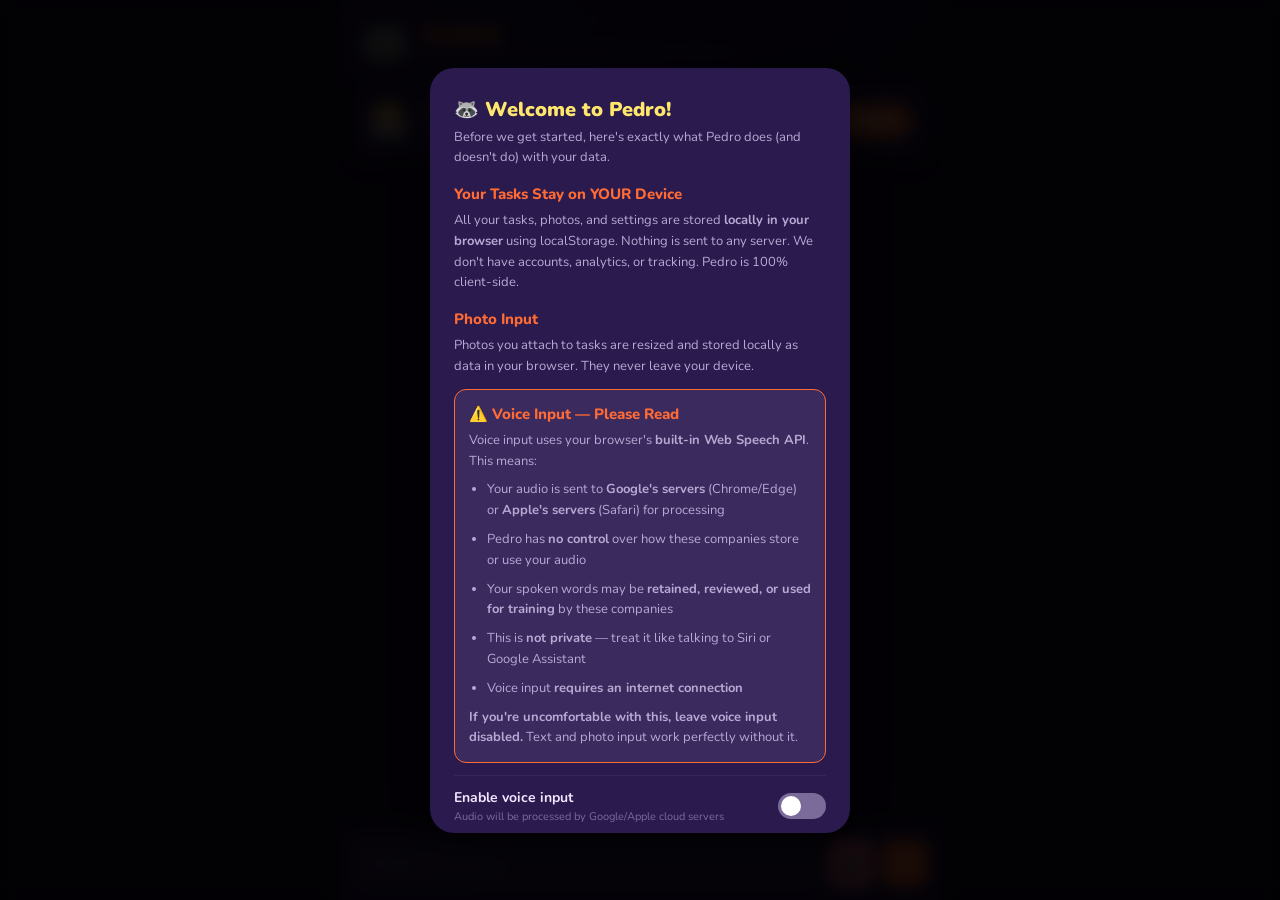
==== pedro/index.html @ 55a9320b "refactor: extract JavaScript to app.js - Move all JS from index.html to app.js - Update HTML to load" ====
<!DOCTYPE html>
<html lang="en">
<head>
  <meta charset="UTF-8">
  <meta name="viewport" content="width=device-width, initial-scale=1.0, user-scalable=no">
  <meta name="theme-color" content="#ff6b35">
  <meta name="apple-mobile-web-app-capable" content="yes">
  <meta name="apple-mobile-web-app-status-bar-style" content="black-translucent">
  <meta name="apple-mobile-web-app-title" content="Pedro">
  <link rel="manifest" href="manifest.json">
  <link rel="apple-touch-icon" href="icons/pedro-192.png">
  <link href="https://fonts.googleapis.com/css2?family=Nunito:wght@400;600;700;800;900&display=swap" rel="stylesheet">
  <link rel="stylesheet" href="styles.css">
  <title>Pedro - Executive Dysfunction Relief</title>
</head>
<body>

  <!-- HEADER -->
  <header id="pedro-header">
    <div class="raccoon-icon">🦝</div>
    <div class="header-text">
      <h1>PEDRO</h1>
      <p>Personal Executive Dysfunction Relief Operator</p>
    </div>
  </header>

  <!-- PERSONALITY BANNER -->
  <section id="personality-banner" onclick="openRoller()">
    <div class="personality-emoji" id="current-emoji">🎰</div>
    <div class="personality-info">
      <div class="personality-name" id="current-name">Roll for today's advisor!</div>
      <div class="personality-quote" id="current-quote">Tap here to spin the wheel...</div>
    </div>
    <button class="roll-btn" onclick="event.stopPropagation(); openRoller()">🎲 Roll</button>
  </section>

  <!-- TASK LIST -->
  <div id="task-list"></div>

  <!-- INPUT BAR -->
  <section id="task-input">
    <input type="text" id="task-text-input" placeholder="What needs doing?" autocomplete="off">
    <button class="input-btn btn-voice" id="voice-btn" onclick="toggleVoice()" title="Voice input">🎤</button>
    <button class="input-btn btn-photo" onclick="document.getElementById('photo-input').click()" title="Add photo">📷</button>
    <button class="input-btn btn-add" onclick="addTaskFromInput()" title="Add task">+</button>
    <input type="file" id="photo-input" accept="image/*" capture="environment" onchange="handlePhoto(event)">
  </section>

  <!-- ROLLER MODAL -->
  <div id="roller-modal">
    <div class="roller-content">
      <div class="roller-title">🎰 Personality Roller 🎰</div>
      <div class="roller-display" id="roller-emoji">🦝</div>
      <div class="roller-name" id="roller-name">???</div>
      <div class="roller-greeting" id="roller-greeting">Who will guide you today?</div>
      <button class="roller-spin-btn" id="spin-btn" onclick="spinRoller()">SPIN!</button>
      <br>
      <button class="roller-close" onclick="closeRoller()">close</button>
    </div>
  </div>

  <!-- PRIVACY CONSENT MODAL -->
  <div id="privacy-modal">
    <div class="privacy-content">
      <h2>🦝 Welcome to Pedro!</h2>
      <p>Before we get started, here's exactly what Pedro does (and doesn't do) with your data.</p>

      <h3>Your Tasks Stay on YOUR Device</h3>
      <p>All your tasks, photos, and settings are stored <strong>locally in your browser</strong> using localStorage. Nothing is sent to any server. We don't have accounts, analytics, or tracking. Pedro is 100% client-side.</p>

      <h3>Photo Input</h3>
      <p>Photos you attach to tasks are resized and stored locally as data in your browser. They never leave your device.</p>

      <div class="privacy-section warning">
        <h3 style="margin-top:0;">⚠️ Voice Input — Please Read</h3>
        <p>Voice input uses your browser's <strong>built-in Web Speech API</strong>. This means:</p>
        <ul>
          <li>Your audio is sent to <strong>Google's servers</strong> (Chrome/Edge) or <strong>Apple's servers</strong> (Safari) for processing</li>
          <li>Pedro has <strong>no control</strong> over how these companies store or use your audio</li>
          <li>Your spoken words may be <strong>retained, reviewed, or used for training</strong> by these companies</li>
          <li>This is <strong>not private</strong> — treat it like talking to Siri or Google Assistant</li>
          <li>Voice input <strong>requires an internet connection</strong></li>
        </ul>
        <p style="margin-bottom:0;"><strong>If you're uncomfortable with this, leave voice input disabled.</strong> Text and photo input work perfectly without it.</p>
      </div>

      <div class="consent-toggle">
        <label>
          Enable voice input
          <small>Audio will be processed by Google/Apple cloud servers</small>
        </label>
        <div class="toggle-switch">
          <input type="checkbox" id="voice-consent-toggle">
          <span class="toggle-slider"></span>
        </div>
      </div>

      <div class="consent-toggle">
        <label>
          Store tasks locally
          <small>Required for Pedro to work — data stays on your device</small>
        </label>
        <div class="toggle-switch">
          <input type="checkbox" id="storage-consent-toggle" checked disabled>
          <span class="toggle-slider"></span>
        </div>
      </div>

      <button class="privacy-accept-btn" onclick="acceptPrivacy()">Got it, let's go! 🦝</button>
      <span class="privacy-link" onclick="showFullPrivacy()">View full privacy details</span>
    </div>
  </div>

  <!-- TOAST -->
  <div id="toast"></div>

<script src="app.js"></script>
</body>
</html>
---- pedro/styles.css ----
*, *::before, *::after { box-sizing: border-box; margin: 0; padding: 0; }

/* Base variables - default to dark cyberpunk theme */
:root {
  --bg-dark: #1a0a2e;
  --bg-card: #2a1a4e;
  --bg-input: #3a2a5e;
  --accent-orange: #ff6b35;
  --accent-green: #4ecdc4;
  --accent-pink: #ff6b9d;
  --accent-yellow: #ffe66d;
  --text-primary: #f0e6ff;
  --text-secondary: #b8a9d4;
  --text-muted: #7a6b9a;
  --shadow: 0 4px 20px rgba(0,0,0,0.3);
  --radius: 16px;
  --safe-bottom: env(safe-area-inset-bottom, 0px);
}

/* Theme: Dark Cyberpunk (default) */
[data-theme="dark-cyberpunk"] {
  --bg-dark: #1a0a2e;
  --bg-card: #2a1a4e;
  --bg-input: #3a2a5e;
  --accent-orange: #ff6b35;
  --accent-green: #4ecdc4;
  --accent-pink: #ff6b9d;
  --accent-yellow: #ffe66d;
  --text-primary: #f0e6ff;
  --text-secondary: #b8a9d4;
  --text-muted: #7a6b9a;
}

/* Theme: Light & Clean */
[data-theme="light-clean"] {
  --bg-dark: #f8f9fa;
  --bg-card: #ffffff;
  --bg-input: #e9ecef;
  --accent-orange: #ff6b6b;
  --accent-green: #4ecdc4;
  --accent-pink: #ff6b9d;
  --accent-yellow: #ffc107;
  --text-primary: #1a535c;
  --text-secondary: #495057;
  --text-muted: #6c757d;
  --shadow: 0 4px 20px rgba(0,0,0,0.1);
}

/* Theme: Nature & Calm */
[data-theme="nature"] {
  --bg-dark: #2d3e2e;
  --bg-card: #3d5a40;
  --bg-input: #4a6b4e;
  --accent-orange: #c9a847;
  --accent-green: #80a05d;
  --accent-pink: #b5896b;
  --accent-yellow: #e8dcc4;
  --text-primary: #f0e9d2;
  --text-secondary: #d4c5a0;
  --text-muted: #9a8f7a;
  --shadow: 0 4px 20px rgba(0,0,0,0.4);
}

/* Theme: Sunset Warmth */
[data-theme="sunset"] {
  --bg-dark: #2b1b3d;
  --bg-card: #3d2b4e;
  --bg-input: #4d3b5e;
  --accent-orange: #ff6b35;
  --accent-green: #ff8c42;
  --accent-pink: #ff6b9d;
  --accent-yellow: #ffc857;
  --text-primary: #f7dba7;
  --text-secondary: #e8c896;
  --text-muted: #c9a876;
  --shadow: 0 4px 20px rgba(0,0,0,0.4);
}

/* Theme: Ocean Breeze */
[data-theme="ocean"] {
  --bg-dark: #0a1929;
  --bg-card: #1a2942;
  --bg-input: #2a3952;
  --accent-orange: #00a8e8;
  --accent-green: #4ecdc4;
  --accent-pink: #7eb2dd;
  --accent-yellow: #c8f4f9;
  --text-primary: #c8f4f9;
  --text-secondary: #a0d4e0;
  --text-muted: #7eb2c0;
  --shadow: 0 4px 20px rgba(0,0,0,0.5);
}

html, body {
  height: 100%;
  overflow: hidden;
}

body {
  font-family: 'Nunito', sans-serif;
  background: var(--bg-dark);
  color: var(--text-primary);
  display: flex;
  flex-direction: column;
  max-width: 600px;
  margin: 0 auto;
  position: relative;
}

/* ===== HEADER ===== */
#pedro-header {
  display: flex;
  align-items: center;
  gap: 12px;
  padding: 16px 20px 12px;
  background: linear-gradient(135deg, #2a1a4e, #1a0a2e);
  flex-shrink: 0;
}

.raccoon-icon {
  font-size: 40px;
  animation: pedro-walk 3s ease-in-out infinite;
}

@keyframes pedro-walk {
  0%, 100% { transform: translateX(0) rotate(0deg); }
  25% { transform: translateX(4px) rotate(3deg); }
  75% { transform: translateX(-4px) rotate(-3deg); }
}

.header-text h1 {
  font-size: 22px;
  font-weight: 900;
  background: linear-gradient(135deg, var(--accent-orange), var(--accent-yellow));
  -webkit-background-clip: text;
  -webkit-text-fill-color: transparent;
  background-clip: text;
  line-height: 1.1;
}

.header-text p {
  font-size: 10px;
  color: var(--text-muted);
  letter-spacing: 1px;
  text-transform: uppercase;
}

/* ===== PERSONALITY BANNER ===== */
#personality-banner {
  background: var(--bg-card);
  margin: 0 12px;
  border-radius: var(--radius);
  padding: 14px 16px;
  display: flex;
  align-items: center;
  gap: 12px;
  box-shadow: var(--shadow);
  cursor: pointer;
  transition: transform 0.2s;
  flex-shrink: 0;
}

#personality-banner:active {
  transform: scale(0.98);
}

.personality-emoji {
  font-size: 36px;
  flex-shrink: 0;
}

.personality-info {
  flex: 1;
  min-width: 0;
}

.personality-name {
  font-weight: 800;
  font-size: 15px;
  color: var(--accent-yellow);
}

.personality-quote {
  font-size: 13px;
  color: var(--text-secondary);
  font-style: italic;
  white-space: nowrap;
  overflow: hidden;
  text-overflow: ellipsis;
}

.roll-btn {
  background: var(--accent-orange);
  border: none;
  color: white;
  font-family: 'Nunito', sans-serif;
  font-weight: 800;
  font-size: 13px;
  padding: 8px 14px;
  border-radius: 24px;
  cursor: pointer;
  white-space: nowrap;
  transition: all 0.2s;
  flex-shrink: 0;
}

.roll-btn:hover { background: #e55a25; transform: scale(1.05); }

/* ===== TASK LIST ===== */
#task-list {
  flex: 1;
  overflow-y: auto;
  padding: 12px;
  display: flex;
  flex-direction: column;
  gap: 8px;
  -webkit-overflow-scrolling: touch;
}

#task-list:empty::after {
  content: "No tasks yet! Add one below.";
  text-align: center;
  color: var(--text-muted);
  font-size: 15px;
  margin-top: 60px;
}

.task-item {
  background: var(--bg-card);
  border-radius: 12px;
  padding: 14px 16px;
  display: flex;
  align-items: flex-start;
  gap: 12px;
  box-shadow: 0 2px 8px rgba(0,0,0,0.2);
  animation: slideIn 0.3s ease-out;
  transition: opacity 0.3s, transform 0.3s;
}

@keyframes slideIn {
  from { opacity: 0; transform: translateY(-20px) scale(0.95); }
  to { opacity: 1; transform: translateY(0) scale(1); }
}

.task-item.done {
  opacity: 0.5;
}

.task-item.done .task-text {
  text-decoration: line-through;
}

.task-check {
  width: 26px;
  height: 26px;
  border-radius: 50%;
  border: 3px solid var(--accent-green);
  background: transparent;
  cursor: pointer;
  flex-shrink: 0;
  display: flex;
  align-items: center;
  justify-content: center;
  transition: all 0.2s;
  margin-top: 1px;
  color: transparent;
  font-size: 14px;
}

.task-check:hover { background: rgba(78,205,196,0.2); }
.task-item.done .task-check {
  background: var(--accent-green);
  color: white;
}

.task-content {
  flex: 1;
  min-width: 0;
}

.task-text {
  font-size: 15px;
  font-weight: 600;
  word-wrap: break-word;
}

.task-photo {
  width: 100%;
  max-height: 150px;
  object-fit: cover;
  border-radius: 8px;
  margin-top: 8px;
}

.task-time {
  font-size: 11px;
  color: var(--text-muted);
  margin-top: 4px;
}

.task-delete {
  background: none;
  border: none;
  color: var(--text-muted);
  font-size: 18px;
  cursor: pointer;
  padding: 4px;
  flex-shrink: 0;
  transition: color 0.2s;
}

.task-delete:hover { color: var(--accent-pink); }

/* ===== INPUT BAR ===== */
#task-input {
  display: flex;
  gap: 8px;
  padding: 12px;
  padding-bottom: calc(12px + var(--safe-bottom));
  background: var(--bg-card);
  border-top: 1px solid rgba(255,255,255,0.05);
  flex-shrink: 0;
}

#task-text-input {
  flex: 1;
  background: var(--bg-input);
  border: 2px solid transparent;
  border-radius: 12px;
  padding: 12px 16px;
  color: var(--text-primary);
  font-family: 'Nunito', sans-serif;
  font-size: 15px;
  font-weight: 600;
  outline: none;
  transition: border-color 0.2s;
}

#task-text-input::placeholder { color: var(--text-muted); }
#task-text-input:focus { border-color: var(--accent-orange); }

.input-btn {
  width: 46px;
  height: 46px;
  border-radius: 12px;
  border: none;
  font-size: 20px;
  cursor: pointer;
  display: flex;
  align-items: center;
  justify-content: center;
  transition: all 0.2s;
  flex-shrink: 0;
}

.input-btn:active { transform: scale(0.9); }

.btn-voice {
  background: var(--accent-green);
  color: white;
}

.btn-voice.listening {
  animation: pulse 1s ease-in-out infinite;
  background: var(--accent-pink);
}

@keyframes pulse {
  0%, 100% { box-shadow: 0 0 0 0 rgba(255,107,157,0.5); }
  50% { box-shadow: 0 0 0 12px rgba(255,107,157,0); }
}

.btn-photo {
  background: var(--accent-pink);
  color: white;
}

.btn-add {
  background: var(--accent-orange);
  color: white;
  font-size: 24px;
}

/* ===== ROLLER MODAL ===== */
#roller-modal {
  display: none;
  position: fixed;
  inset: 0;
  background: rgba(0,0,0,0.8);
  z-index: 100;
  align-items: center;
  justify-content: center;
  backdrop-filter: blur(8px);
}

#roller-modal.active { display: flex; }

.roller-content {
  background: var(--bg-card);
  border-radius: 24px;
  padding: 32px;
  text-align: center;
  width: 85%;
  max-width: 360px;
  box-shadow: 0 20px 60px rgba(0,0,0,0.5);
}

.roller-title {
  font-size: 20px;
  font-weight: 900;
  margin-bottom: 24px;
  color: var(--accent-yellow);
}

.roller-display {
  font-size: 64px;
  height: 90px;
  display: flex;
  align-items: center;
  justify-content: center;
  margin-bottom: 8px;
  transition: transform 0.1s;
}

.roller-name {
  font-size: 22px;
  font-weight: 800;
  margin-bottom: 8px;
  min-height: 30px;
  color: var(--text-primary);
}

.roller-greeting {
  font-size: 14px;
  color: var(--text-secondary);
  font-style: italic;
  min-height: 42px;
  margin-bottom: 24px;
}

.roller-spin-btn {
  background: linear-gradient(135deg, var(--accent-orange), var(--accent-pink));
  border: none;
  color: white;
  font-family: 'Nunito', sans-serif;
  font-weight: 900;
  font-size: 18px;
  padding: 14px 40px;
  border-radius: 30px;
  cursor: pointer;
  transition: transform 0.2s;
}

.roller-spin-btn:hover { transform: scale(1.05); }
.roller-spin-btn:disabled { opacity: 0.5; cursor: not-allowed; }

.roller-close {
  background: none;
  border: none;
  color: var(--text-muted);
  font-size: 14px;
  font-family: 'Nunito', sans-serif;
  font-weight: 700;
  cursor: pointer;
  margin-top: 16px;
  padding: 8px;
}

/* ===== TOAST ===== */
#toast {
  position: fixed;
  bottom: 100px;
  left: 50%;
  transform: translateX(-50%) translateY(100px);
  background: var(--bg-card);
  border: 2px solid var(--accent-green);
  border-radius: 16px;
  padding: 12px 20px;
  max-width: 320px;
  text-align: center;
  font-size: 14px;
  font-weight: 700;
  color: var(--text-primary);
  box-shadow: 0 8px 30px rgba(0,0,0,0.4);
  z-index: 50;
  opacity: 0;
  transition: all 0.4s cubic-bezier(0.175, 0.885, 0.32, 1.275);
  pointer-events: none;
}

#toast.show {
  opacity: 1;
  transform: translateX(-50%) translateY(0);
}

/* ===== SCROLLBAR ===== */
#task-list::-webkit-scrollbar { width: 4px; }
#task-list::-webkit-scrollbar-track { background: transparent; }
#task-list::-webkit-scrollbar-thumb { background: var(--text-muted); border-radius: 4px; }

/* ===== HIDDEN FILE INPUT ===== */
#photo-input { display: none; }

/* ===== PRIVACY CONSENT MODAL ===== */
#privacy-modal {
  display: none;
  position: fixed;
  inset: 0;
  background: rgba(0,0,0,0.9);
  z-index: 200;
  align-items: center;
  justify-content: center;
  backdrop-filter: blur(8px);
  padding: 20px;
}

#privacy-modal.active { display: flex; }

.privacy-content {
  background: var(--bg-card);
  border-radius: 24px;
  padding: 28px 24px;
  max-width: 420px;
  width: 100%;
  max-height: 85vh;
  overflow-y: auto;
  box-shadow: 0 20px 60px rgba(0,0,0,0.5);
}

.privacy-content h2 {
  font-size: 20px;
  font-weight: 900;
  color: var(--accent-yellow);
  margin-bottom: 4px;
}

.privacy-content h3 {
  font-size: 15px;
  font-weight: 800;
  color: var(--accent-orange);
  margin-top: 16px;
  margin-bottom: 6px;
}

.privacy-content p, .privacy-content li {
  font-size: 13px;
  color: var(--text-secondary);
  line-height: 1.6;
  margin-bottom: 8px;
}

.privacy-content ul {
  padding-left: 18px;
  margin-bottom: 8px;
}

.privacy-section {
  background: var(--bg-input);
  border-radius: 12px;
  padding: 14px;
  margin: 12px 0;
}

.privacy-section.warning {
  border: 1px solid var(--accent-orange);
}

.consent-toggle {
  display: flex;
  align-items: center;
  justify-content: space-between;
  gap: 12px;
  padding: 12px 0;
  border-top: 1px solid rgba(255,255,255,0.05);
}

.consent-toggle label {
  font-size: 14px;
  font-weight: 700;
  color: var(--text-primary);
  flex: 1;
}

.consent-toggle small {
  display: block;
  font-weight: 400;
  font-size: 11px;
  color: var(--text-muted);
  margin-top: 2px;
}

.toggle-switch {
  position: relative;
  width: 48px;
  height: 26px;
  flex-shrink: 0;
  cursor: pointer;
}

.toggle-switch input {
  position: absolute;
  opacity: 0;
  width: 100%;
  height: 100%;
  margin: 0;
  cursor: pointer;
  z-index: 2;
}

.toggle-slider {
  position: absolute;
  inset: 0;
  background: var(--text-muted);
  border-radius: 26px;
  cursor: pointer;
  transition: 0.3s;
  z-index: 1;
}

.toggle-slider::before {
  content: '';
  position: absolute;
  width: 20px;
  height: 20px;
  left: 3px;
  bottom: 3px;
  background: white;
  border-radius: 50%;
  transition: 0.3s;
}

.toggle-switch input:checked + .toggle-slider {
  background: var(--accent-green);
}

.toggle-switch input:checked + .toggle-slider::before {
  transform: translateX(22px);
}

.privacy-accept-btn {
  width: 100%;
  background: linear-gradient(135deg, var(--accent-orange), var(--accent-pink));
  border: none;
  color: white;
  font-family: 'Nunito', sans-serif;
  font-weight: 900;
  font-size: 16px;
  padding: 14px;
  border-radius: 14px;
  cursor: pointer;
  margin-top: 16px;
  transition: transform 0.2s;
}

.privacy-accept-btn:hover { transform: scale(1.02); }

.privacy-link {
  display: block;
  text-align: center;
  margin-top: 10px;
  font-size: 12px;
  color: var(--text-muted);
  cursor: pointer;
  text-decoration: underline;
}
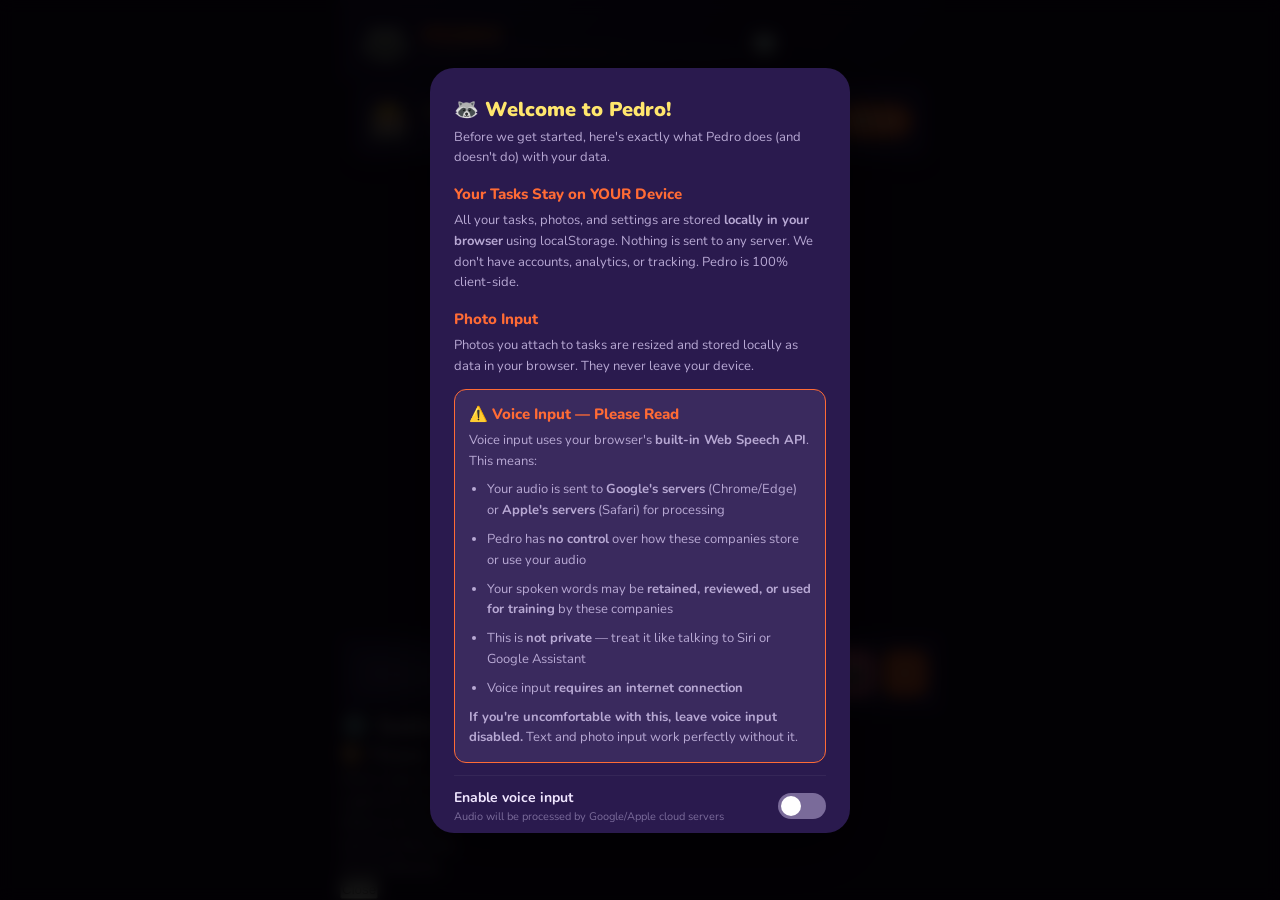
==== commit 47f813df: "feat: add settings modal HTML structure - Add settings button to header (⚙️) - Add modal markup with" ====
--- a/pedro/index.html
+++ b/pedro/index.html
@@ -22,6 +22,7 @@
       <h1>PEDRO</h1>
       <p>Personal Executive Dysfunction Relief Operator</p>
     </div>
+    <button class="settings-btn" onclick="openSettings()" title="Settings">⚙️</button>
   </header>
 
   <!-- PERSONALITY BANNER -->
@@ -114,6 +115,68 @@
   <!-- TOAST -->
   <div id="toast"></div>
 
+  <!-- SETTINGS MODAL -->
+  <div id="settings-modal" class="modal" onclick="if(event.target === this) closeSettings()">
+    <div class="modal-content settings-panel">
+      <h2>⚙️ Settings</h2>
+
+      <!-- Theme Selection -->
+      <div class="setting-group">
+        <h3>🎨 Theme</h3>
+        <div class="theme-options">
+          <div class="theme-option" data-theme="dark-cyberpunk" onclick="selectTheme(this)">
+            <div class="theme-colors">
+              <span style="background: #1a0a2e"></span>
+              <span style="background: #ff6b35"></span>
+              <span style="background: #4ecdc4"></span>
+              <span style="background: #ffe66d"></span>
+            </div>
+            <div class="theme-name">Dark Cyberpunk</div>
+          </div>
+          <div class="theme-option" data-theme="light-clean" onclick="selectTheme(this)">
+            <div class="theme-colors">
+              <span style="background: #f8f9fa"></span>
+              <span style="background: #ff6b6b"></span>
+              <span style="background: #4ecdc4"></span>
+              <span style="background: #ffc107"></span>
+            </div>
+            <div class="theme-name">Light & Clean</div>
+          </div>
+          <div class="theme-option" data-theme="nature" onclick="selectTheme(this)">
+            <div class="theme-colors">
+              <span style="background: #2d3e2e"></span>
+              <span style="background: #80a05d"></span>
+              <span style="background: #c9a847"></span>
+              <span style="background: #e8dcc4"></span>
+            </div>
+            <div class="theme-name">Nature & Calm</div>
+          </div>
+          <div class="theme-option" data-theme="sunset" onclick="selectTheme(this)">
+            <div class="theme-colors">
+              <span style="background: #2b1b3d"></span>
+              <span style="background: #ff6b35"></span>
+              <span style="background: #ff8c42"></span>
+              <span style="background: #ffc857"></span>
+            </div>
+            <div class="theme-name">Sunset Warmth</div>
+          </div>
+          <div class="theme-option" data-theme="ocean" onclick="selectTheme(this)">
+            <div class="theme-colors">
+              <span style="background: #0a1929"></span>
+              <span style="background: #4ecdc4"></span>
+              <span style="background: #00a8e8"></span>
+              <span style="background: #c8f4f9"></span>
+            </div>
+            <div class="theme-name">Ocean Breeze</div>
+          </div>
+        </div>
+      </div>
+
+      <button class="modal-close-btn" onclick="closeSettings()">Close</button>
+    </div>
+  </div>
+
+<script src="personalities.js"></script>
 <script src="app.js"></script>
 </body>
 </html>
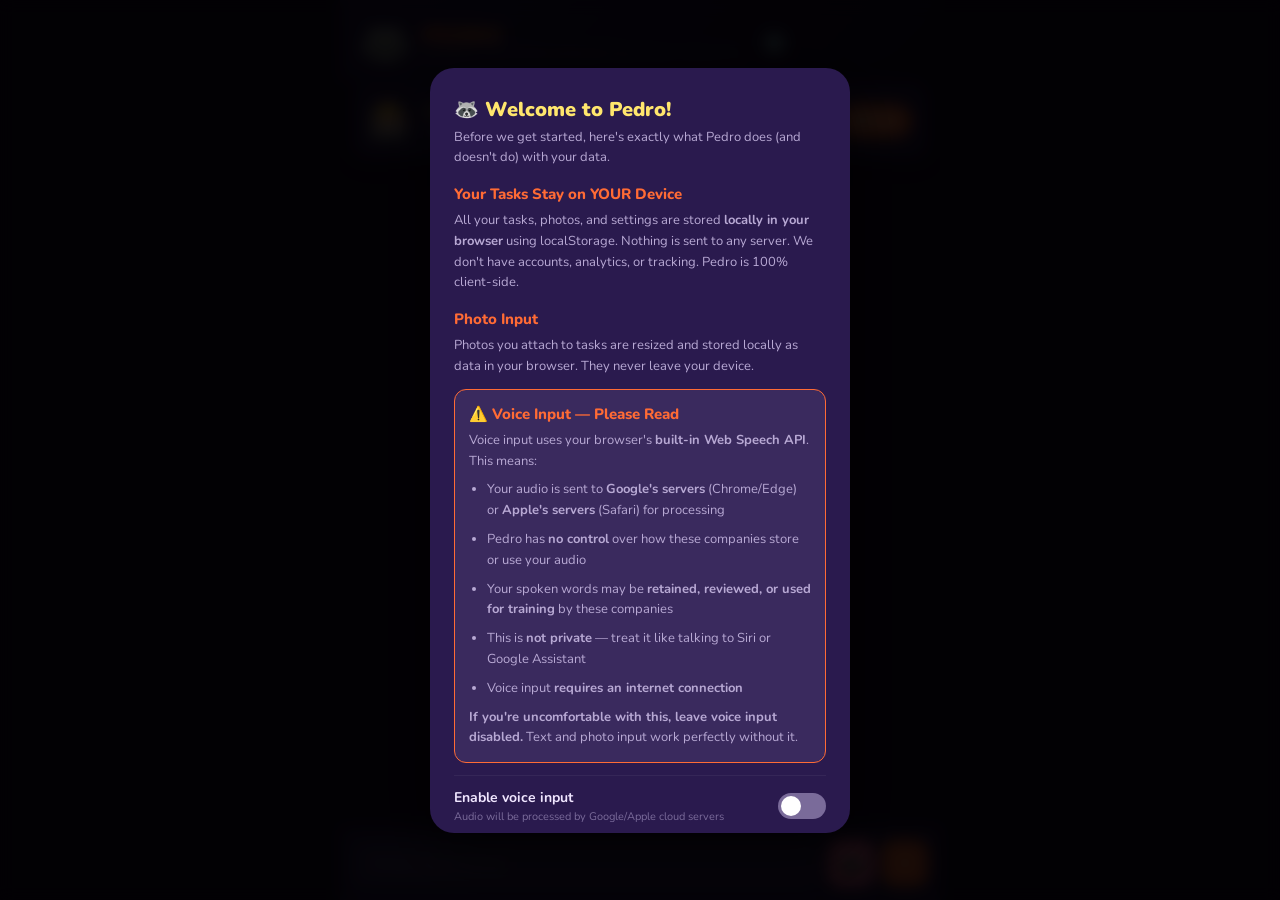
==== commit 357f1390: "feat: implement settings modal functionality with theme switching" ====
--- a/pedro/index.html
+++ b/pedro/index.html
@@ -116,7 +116,7 @@
   <div id="toast"></div>
 
   <!-- SETTINGS MODAL -->
-  <div id="settings-modal" class="modal" onclick="if(event.target === this) closeSettings()">
+  <div id="settings-modal" class="modal" onclick="if(event.target.id === 'settings-modal') closeSettings()">
     <div class="modal-content settings-panel">
       <h2>⚙️ Settings</h2>
 
--- a/pedro/styles.css
+++ b/pedro/styles.css
@@ -663,3 +663,152 @@
   cursor: pointer;
   text-decoration: underline;
 }
+
+/* Settings button styles */
+.settings-btn {
+  background: none;
+  border: none;
+  color: var(--text-primary);
+  cursor: pointer;
+  font-size: 20px;
+  padding: 8px;
+  transition: color 0.2s, transform 0.2s;
+  display: flex;
+  align-items: center;
+  justify-content: center;
+}
+
+.settings-btn:hover {
+  color: var(--accent-orange);
+  transform: rotate(20deg);
+}
+
+/* Modal base styles */
+#settings-modal {
+  display: none;
+  position: fixed;
+  top: 0;
+  left: 0;
+  width: 100%;
+  height: 100%;
+  background: rgba(26, 10, 46, 0.7);
+  z-index: 1000;
+  align-items: center;
+  justify-content: center;
+  backdrop-filter: blur(4px);
+}
+
+#settings-modal.active {
+  display: flex;
+}
+
+.modal-content {
+  background: var(--bg-card);
+  border-radius: 16px;
+  padding: 32px;
+  max-width: 500px;
+  width: 90%;
+  max-height: 80vh;
+  overflow-y: auto;
+  position: relative;
+  border: 2px solid var(--accent-orange);
+  box-shadow: 0 8px 32px rgba(255, 107, 53, 0.2);
+}
+
+/* Settings panel styles */
+.settings-panel {
+  position: relative;
+}
+
+.settings-panel h2 {
+  font-family: 'Nunito', sans-serif;
+  font-size: 24px;
+  font-weight: 700;
+  color: var(--text-primary);
+  margin-bottom: 24px;
+}
+
+.setting-group {
+  margin-bottom: 24px;
+}
+
+.setting-group h3 {
+  font-family: 'Nunito', sans-serif;
+  font-size: 16px;
+  font-weight: 700;
+  color: var(--text-primary);
+  margin-bottom: 16px;
+}
+
+/* Theme selector styles */
+.theme-options {
+  display: grid;
+  grid-template-columns: repeat(2, 1fr);
+  gap: 12px;
+  margin-bottom: 24px;
+}
+
+.theme-option {
+  padding: 12px;
+  border: 2px solid var(--bg-input);
+  border-radius: 10px;
+  cursor: pointer;
+  transition: all 0.2s;
+  display: flex;
+  flex-direction: column;
+  align-items: center;
+  gap: 8px;
+}
+
+.theme-option:hover {
+  border-color: var(--accent-orange);
+}
+
+.theme-option.active {
+  border-color: var(--accent-orange);
+  background: rgba(255, 107, 53, 0.1);
+  box-shadow: 0 0 16px rgba(255, 107, 53, 0.3);
+}
+
+.theme-colors {
+  display: flex;
+  gap: 6px;
+  width: 100%;
+}
+
+.theme-colors span {
+  flex: 1;
+  height: 24px;
+  border-radius: 4px;
+  border: 1px solid rgba(255, 255, 255, 0.2);
+}
+
+.theme-name {
+  font-size: 12px;
+  font-weight: 600;
+  color: var(--text-secondary);
+  text-transform: capitalize;
+}
+
+/* Modal close button styles */
+.modal-close-btn {
+  width: 100%;
+  background: linear-gradient(135deg, var(--accent-orange), var(--accent-pink));
+  border: none;
+  color: white;
+  font-family: 'Nunito', sans-serif;
+  font-weight: 700;
+  font-size: 14px;
+  padding: 12px;
+  border-radius: 10px;
+  cursor: pointer;
+  margin-top: 24px;
+  transition: all 0.2s;
+  text-transform: uppercase;
+  letter-spacing: 1px;
+}
+
+.modal-close-btn:hover {
+  transform: scale(1.02);
+  box-shadow: 0 4px 16px rgba(255, 107, 53, 0.4);
+}
